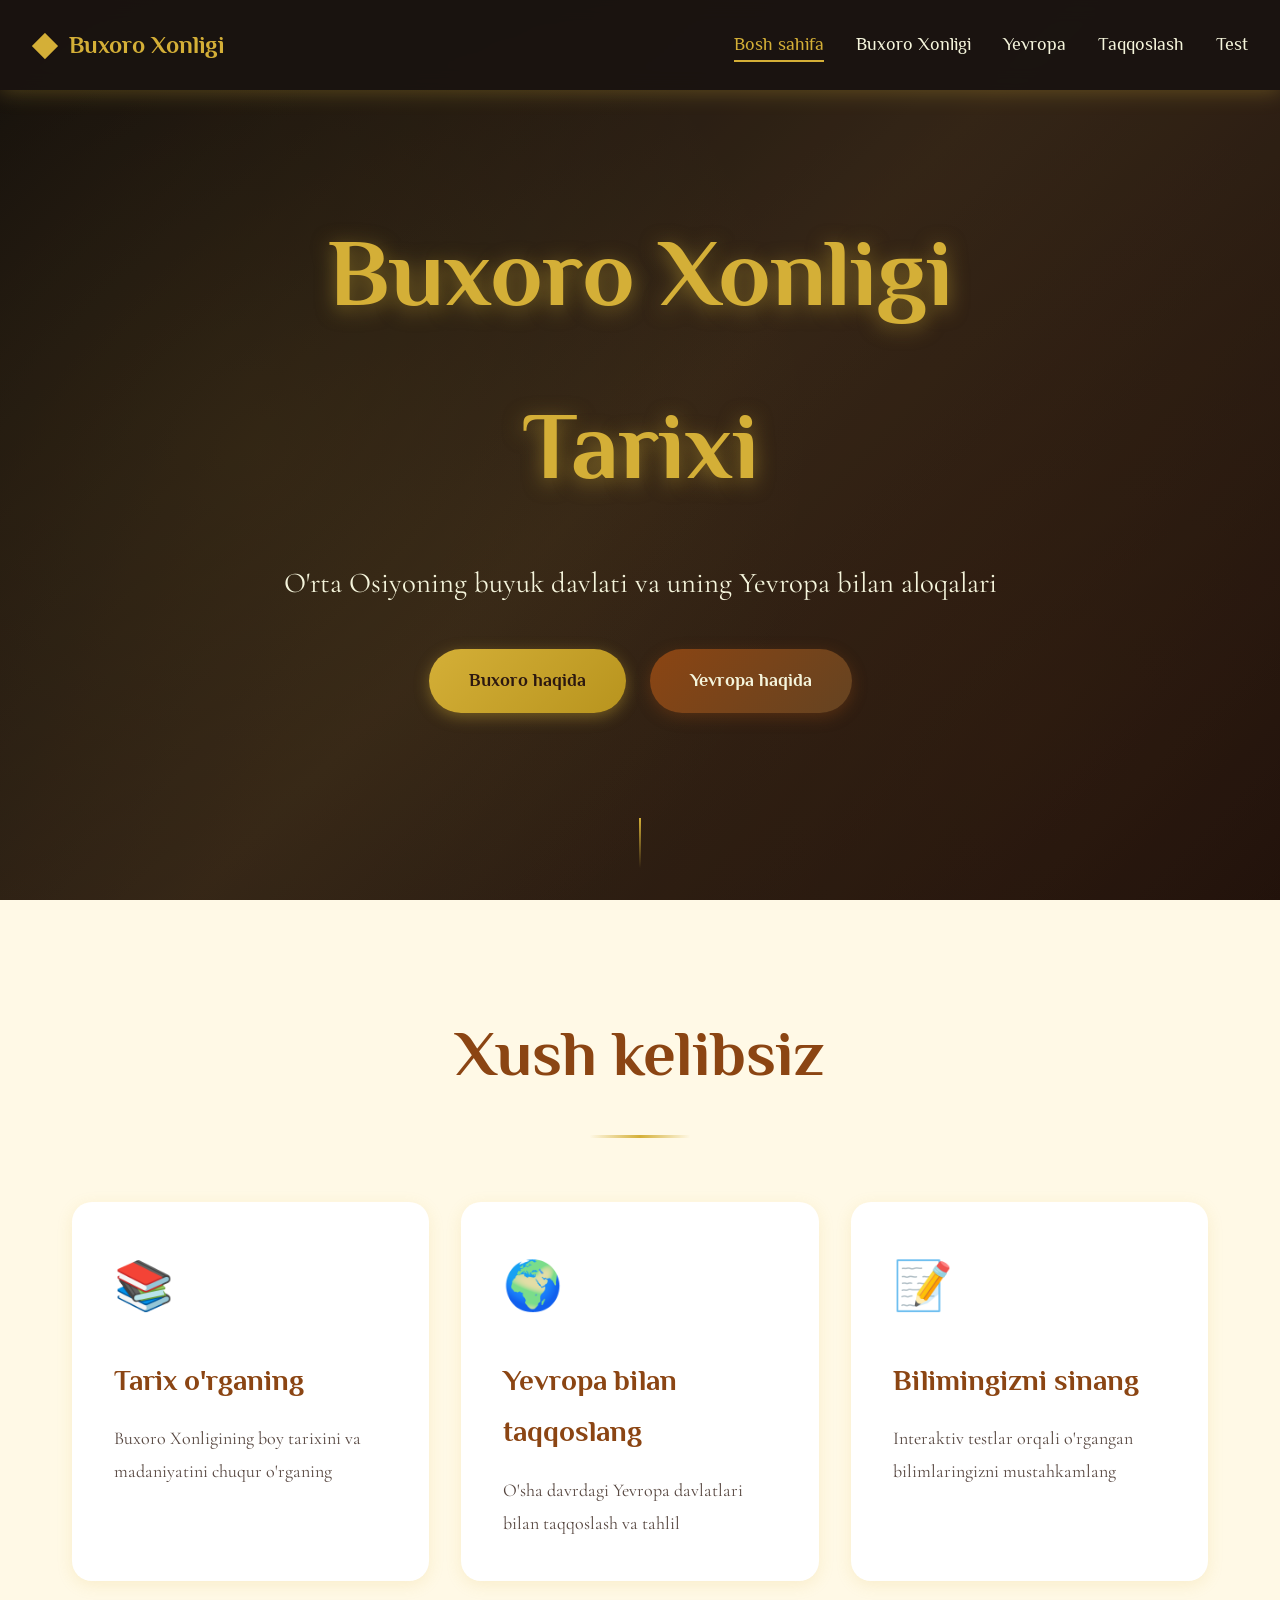
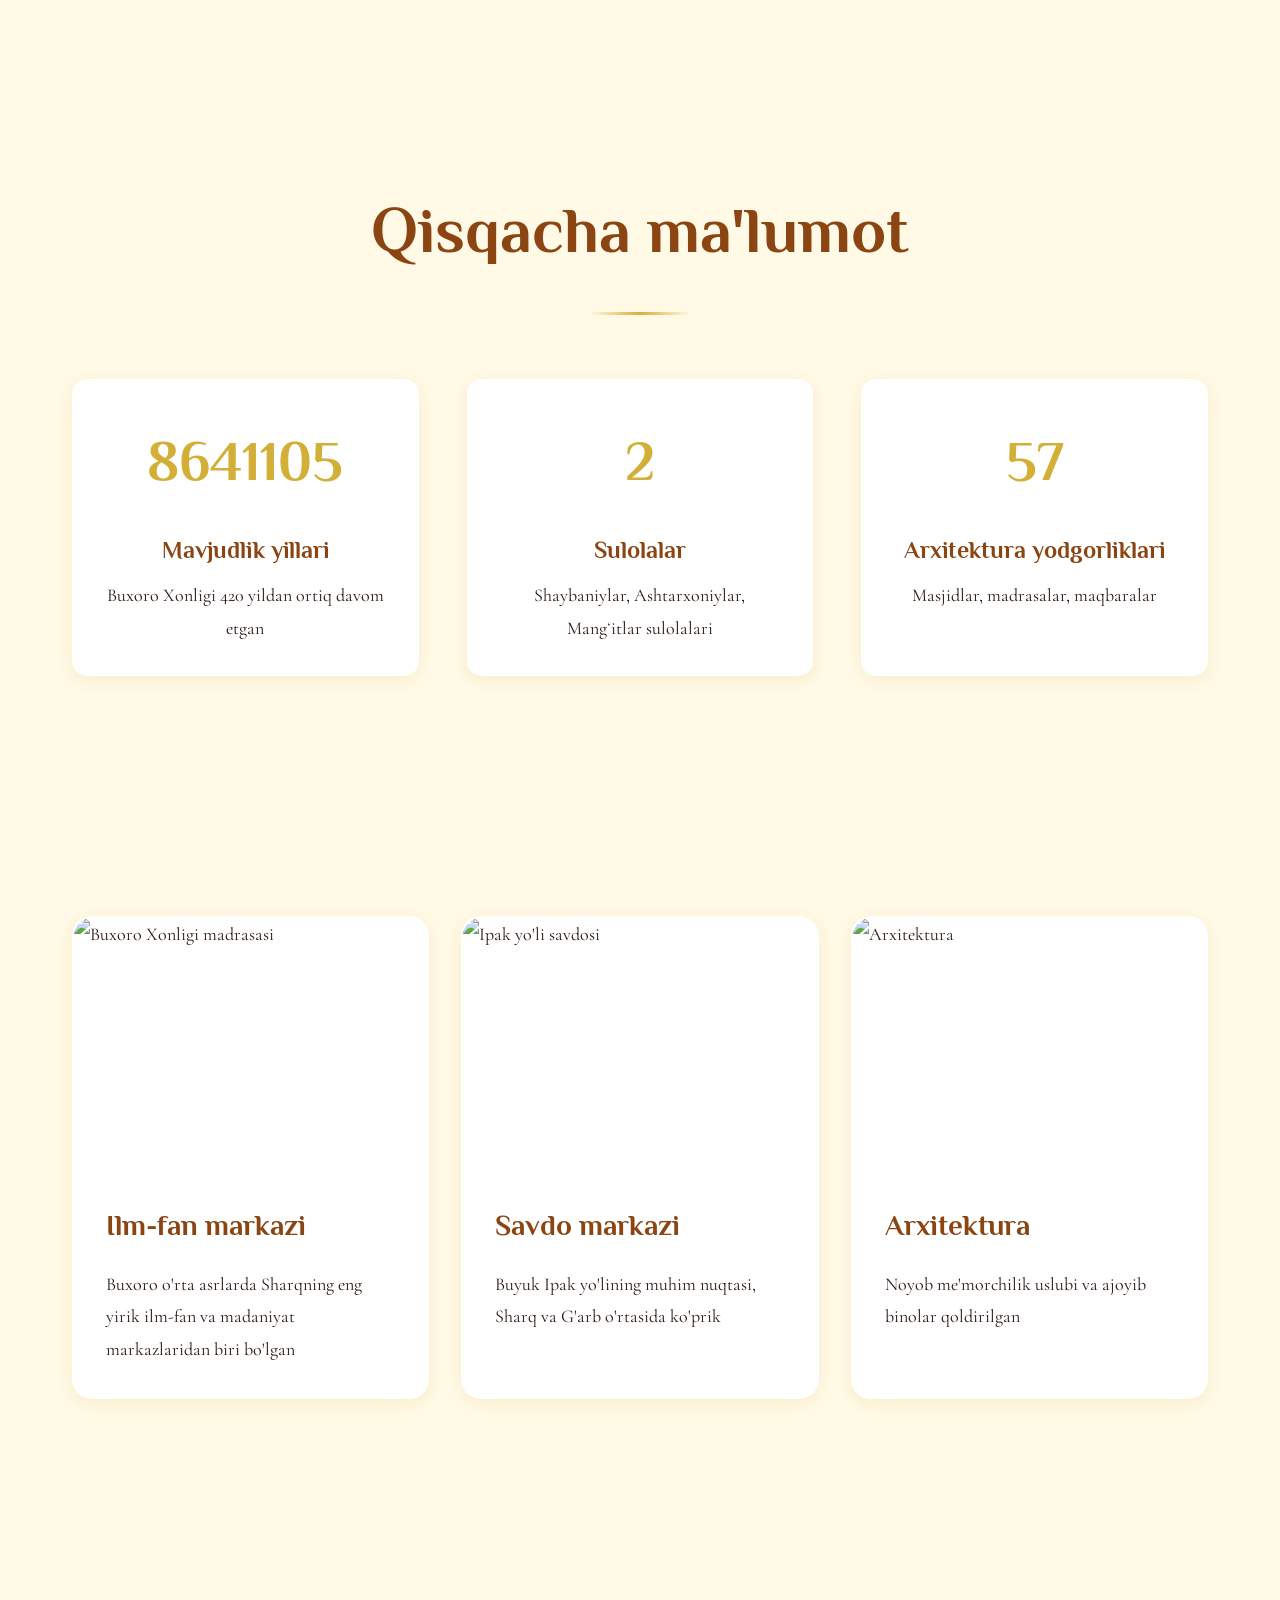
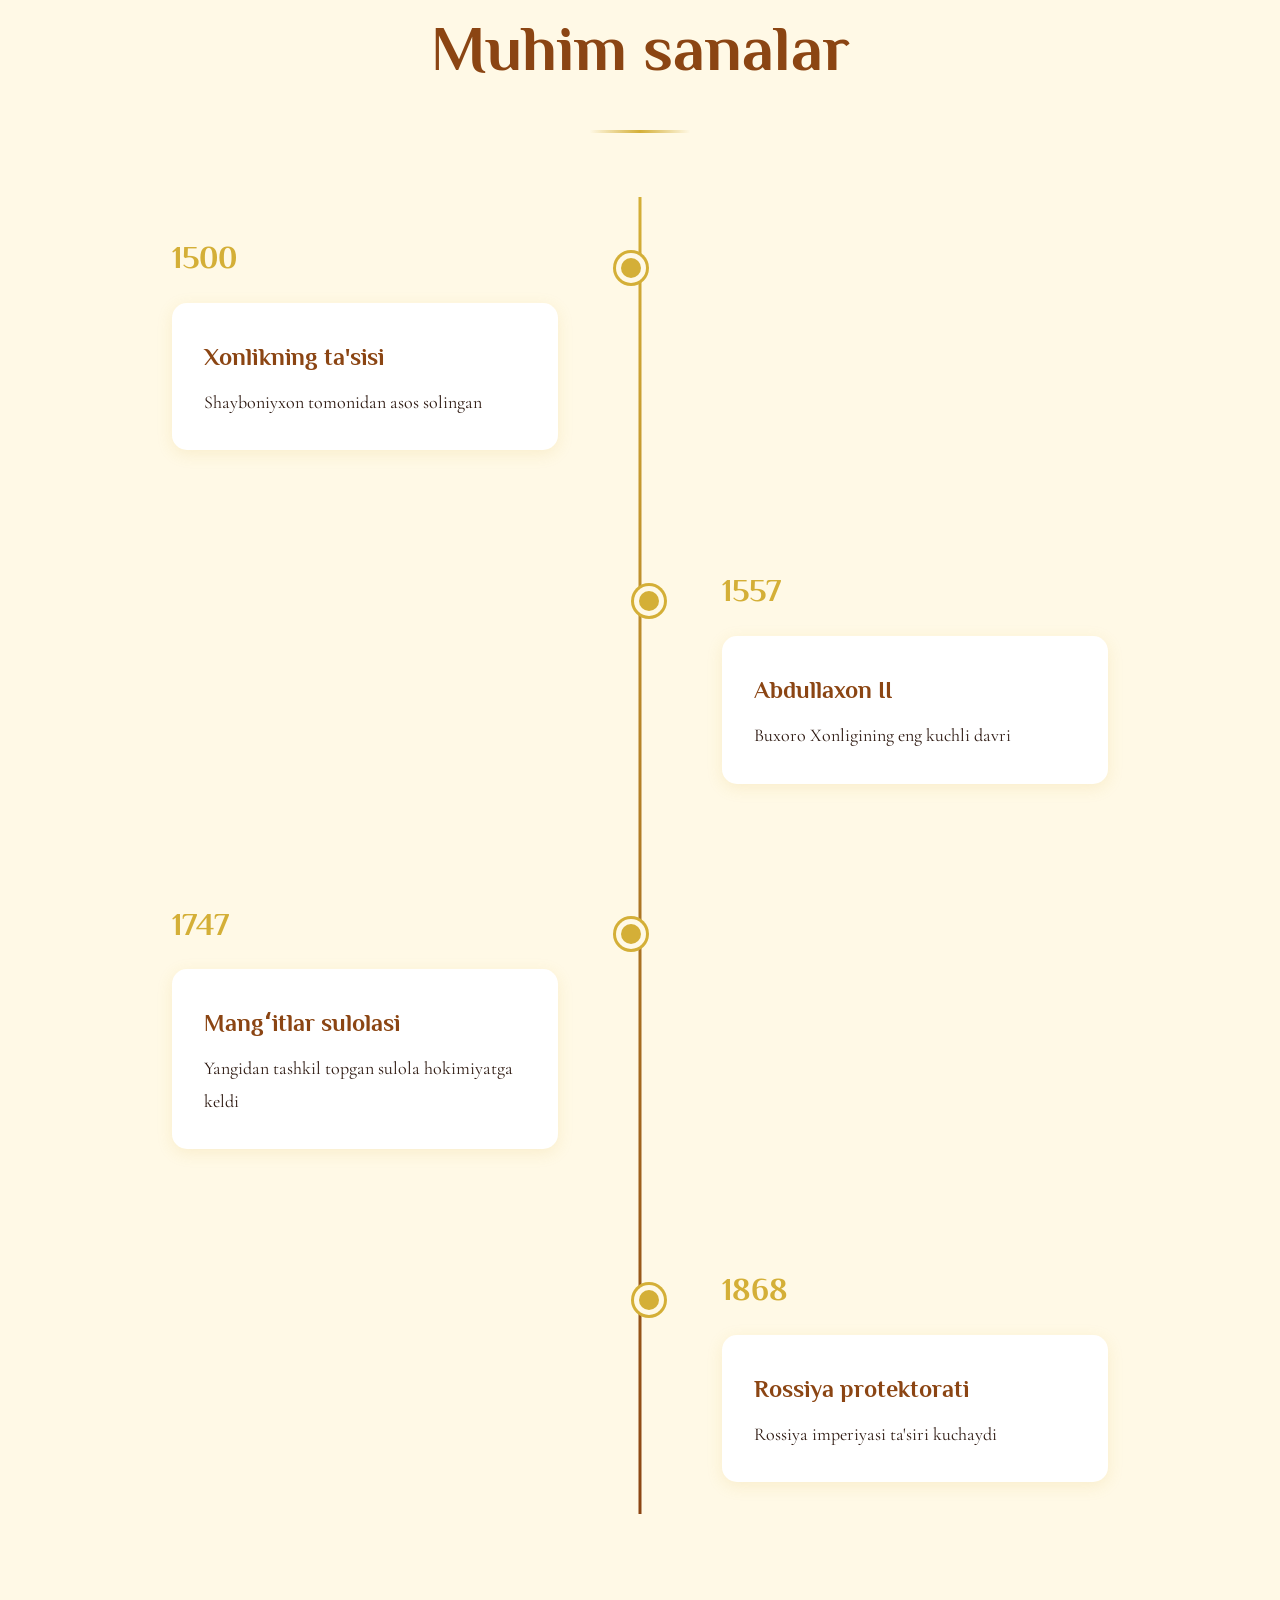
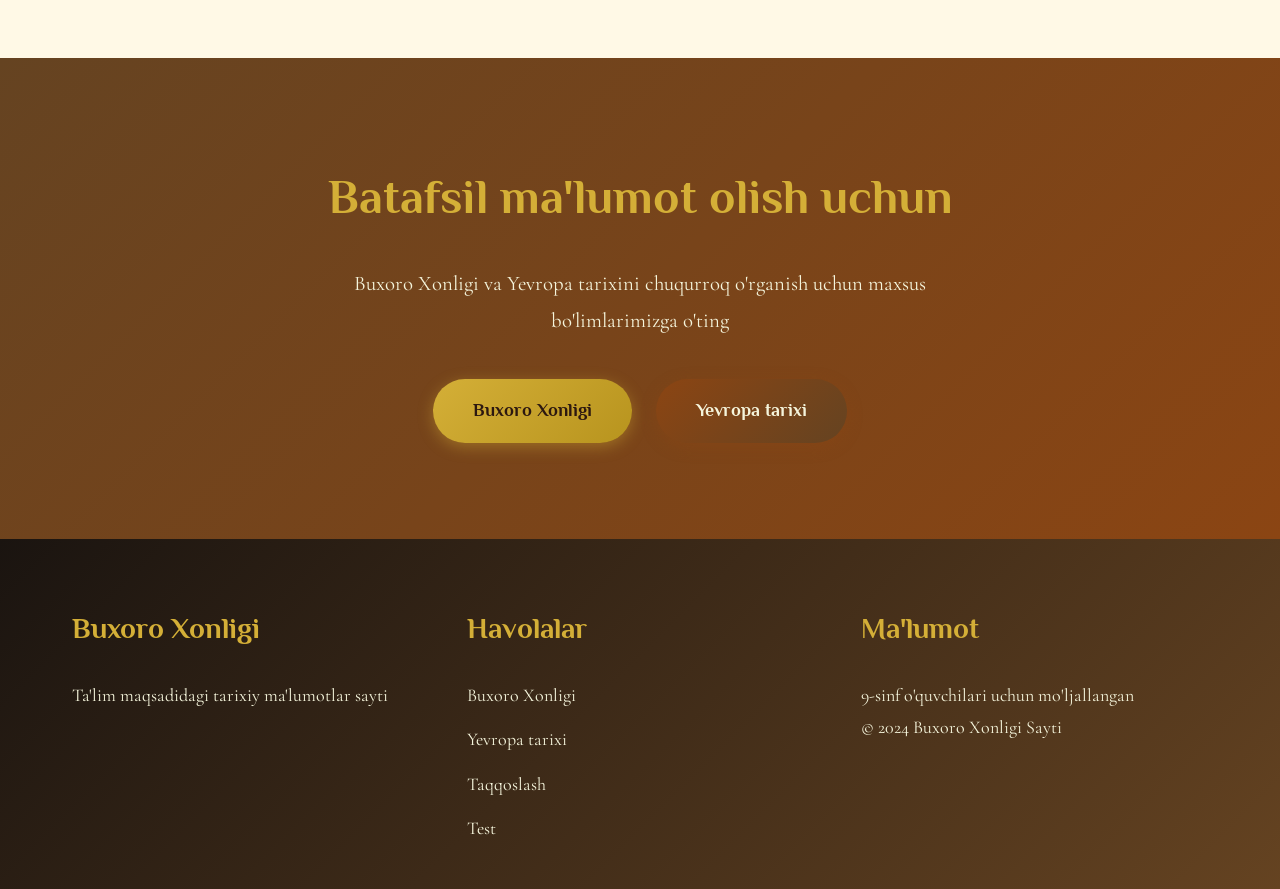
==== index.html @ 99f6b35b "tarix" ====
<!DOCTYPE html>
<html lang="uz">
<head>
    <meta charset="UTF-8">
    <meta name="viewport" content="width=device-width, initial-scale=1.0">
    <title>Buxoro Xonligi - Tarix Sayti</title>
    <link rel="stylesheet" href="styles.css">
    <link rel="preconnect" href="https://fonts.googleapis.com">
    <link rel="preconnect" href="https://fonts.gstatic.com" crossorigin>
    <link href="https://fonts.googleapis.com/css2?family=Cormorant+Garamond:wght@300;400;600;700&family=Philosopher:wght@400;700&display=swap" rel="stylesheet">
</head>
<body>
    <!-- Loader Animation -->
    <div class="loader-wrapper" id="loader">
        <div class="loader-content">
            <div class="loader-ornament"></div>
            <h1 class="loader-title">Buxoro Xonligi</h1>
            <div class="loader-line"></div>
        </div>
    </div>

    <!-- Navigation -->
    <nav class="navbar" id="navbar">
        <div class="nav-container">
            <div class="nav-logo">
                <span class="logo-icon">◆</span>
                <span class="logo-text">Buxoro Xonligi</span>
            </div>
            <button class="menu-toggle" id="menuToggle">
                <span></span>
                <span></span>
                <span></span>
            </button>
            <ul class="nav-menu" id="navMenu">
                <li><a href="index.html" class="nav-link active">Bosh sahifa</a></li>
                <li><a href="bukhara.html" class="nav-link">Buxoro Xonligi</a></li>
                <li><a href="europe.html" class="nav-link">Yevropa</a></li>
                <li><a href="comparison.html" class="nav-link">Taqqoslash</a></li>
                <li><a href="test.html" class="nav-link">Test</a></li>
            </ul>
        </div>
    </nav>

    <!-- Hero Section -->
    <section class="hero" id="hero">
        <div class="hero-bg"></div>
        <div class="hero-overlay"></div>
        <div class="container">
            <div class="hero-content fade-up">
                <h1 class="hero-title">Buxoro Xonligi Tarixi</h1>
                <p class="hero-subtitle">O'rta Osiyoning buyuk davlati va uning Yevropa bilan aloqalari</p>
                <div class="hero-buttons">
                    <a href="bukhara.html" class="btn btn-primary">Buxoro haqida</a>
                    <a href="europe.html" class="btn btn-secondary">Yevropa haqida</a>
                </div>
            </div>
        </div>
        <div class="scroll-indicator">
            <div class="scroll-line"></div>
        </div>
    </section>

    <!-- Welcome Section -->
    <section class="section welcome-section">
        <div class="container">
            <div class="section-header fade-up">
                <h2 class="section-title">Xush kelibsiz</h2>
                <div class="title-ornament"></div>
            </div>
            <div class="welcome-grid">
                <div class="welcome-card fade-up" style="animation-delay: 0.1s">
                    <div class="card-icon">📚</div>
                    <h3>Tarix o'rganing</h3>
                    <p>Buxoro Xonligining boy tarixini va madaniyatini chuqur o'rganing</p>
                </div>
                <div class="welcome-card fade-up" style="animation-delay: 0.2s">
                    <div class="card-icon">🌍</div>
                    <h3>Yevropa bilan taqqoslang</h3>
                    <p>O'sha davrdagi Yevropa davlatlari bilan taqqoslash va tahlil</p>
                </div>
                <div class="welcome-card fade-up" style="animation-delay: 0.3s">
                    <div class="card-icon">📝</div>
                    <h3>Bilimingizni sinang</h3>
                    <p>Interaktiv testlar orqali o'rgangan bilimlaringizni mustahkamlang</p>
                </div>
            </div>
        </div>
    </section>

    <!-- Quick Overview -->
    <section class="section overview-section">
        <div class="container">
            <div class="section-header fade-up">
                <h2 class="section-title">Qisqacha ma'lumot</h2>
                <div class="title-ornament"></div>
            </div>
            <div class="overview-content">
                <div class="overview-item fade-left">
                    <div class="overview-number">1500-1920</div>
                    <h3>Mavjudlik yillari</h3>
                    <p>Buxoro Xonligi 420 yildan ortiq davom etgan</p>
                </div>
                <div class="overview-item fade-up" style="animation-delay: 0.1s">
                    <div class="overview-number">5+</div>
                    <h3>Sulolalar</h3>
                    <p>Shaybaniylar, Ashtarxoniylar, Mangʻitlar sulolalari</p>
                </div>
                <div class="overview-item fade-right" style="animation-delay: 0.2s">
                    <div class="overview-number">100+</div>
                    <h3>Arxitektura yodgorliklari</h3>
                    <p>Masjidlar, madrasalar, maqbaralar</p>
                </div>
            </div>
        </div>
    </section>

    <!-- Features Section -->
    <section class="section features-section">
        <div class="container">
            <div class="features-grid">
                <div class="feature-card fade-up" style="animation-delay: 0s">
                    <div class="feature-image">
                        <img src="https://images.unsplash.com/photo-1564507592333-c60657eea523?w=800&q=80" alt="Buxoro Xonligi madrasasi">
                    </div>
                    <div class="feature-content">
                        <h3>Ilm-fan markazi</h3>
                        <p>Buxoro o'rta asrlarda Sharqning eng yirik ilm-fan va madaniyat markazlaridan biri bo'lgan</p>
                    </div>
                </div>
                <div class="feature-card fade-up" style="animation-delay: 0.1s">
                    <div class="feature-image">
                        <img src="https://images.unsplash.com/photo-1590073242678-70ee3fc28e8e?w=800&q=80" alt="Ipak yo'li savdosi">
                    </div>
                    <div class="feature-content">
                        <h3>Savdo markazi</h3>
                        <p>Buyuk Ipak yo'lining muhim nuqtasi, Sharq va G'arb o'rtasida ko'prik</p>
                    </div>
                </div>
                <div class="feature-card fade-up" style="animation-delay: 0.2s">
                    <div class="feature-image">
                        <img src="https://images.unsplash.com/photo-1548013146-72479768bada?w=800&q=80" alt="Arxitektura">
                    </div>
                    <div class="feature-content">
                        <h3>Arxitektura</h3>
                        <p>Noyob me'morchilik uslubi va ajoyib binolar qoldirilgan</p>
                    </div>
                </div>
            </div>
        </div>
    </section>

    <!-- Timeline Preview -->
    <section class="section timeline-preview">
        <div class="container">
            <div class="section-header fade-up">
                <h2 class="section-title">Muhim sanalar</h2>
                <div class="title-ornament"></div>
            </div>
            <div class="timeline">
                <div class="timeline-item fade-left">
                    <div class="timeline-year">1500</div>
                    <div class="timeline-content">
                        <h3>Xonlikning ta'sisi</h3>
                        <p>Shayboniyxon tomonidan asos solingan</p>
                    </div>
                </div>
                <div class="timeline-item fade-right">
                    <div class="timeline-year">1557</div>
                    <div class="timeline-content">
                        <h3>Abdullaxon II</h3>
                        <p>Buxoro Xonligining eng kuchli davri</p>
                    </div>
                </div>
                <div class="timeline-item fade-left">
                    <div class="timeline-year">1747</div>
                    <div class="timeline-content">
                        <h3>Mangʻitlar sulolasi</h3>
                        <p>Yangidan tashkil topgan sulola hokimiyatga keldi</p>
                    </div>
                </div>
                <div class="timeline-item fade-right">
                    <div class="timeline-year">1868</div>
                    <div class="timeline-content">
                        <h3>Rossiya protektorati</h3>
                        <p>Rossiya imperiyasi ta'siri kuchaydi</p>
                    </div>
                </div>
            </div>
        </div>
    </section>

    <!-- CTA Section -->
    <section class="section cta-section">
        <div class="container">
            <div class="cta-content fade-up">
                <h2>Batafsil ma'lumot olish uchun</h2>
                <p>Buxoro Xonligi va Yevropa tarixini chuqurroq o'rganish uchun maxsus bo'limlarimizga o'ting</p>
                <div class="cta-buttons">
                    <a href="bukhara.html" class="btn btn-primary">Buxoro Xonligi</a>
                    <a href="europe.html" class="btn btn-secondary">Yevropa tarixi</a>
                </div>
            </div>
        </div>
    </section>

    <!-- Footer -->
    <footer class="footer">
        <div class="container">
            <div class="footer-content">
                <div class="footer-section fade-up">
                    <h3>Buxoro Xonligi</h3>
                    <p>Ta'lim maqsadidagi tarixiy ma'lumotlar sayti</p>
                </div>
                <div class="footer-section fade-up" style="animation-delay: 0.1s">
                    <h3>Havolalar</h3>
                    <ul>
                        <li><a href="bukhara.html">Buxoro Xonligi</a></li>
                        <li><a href="europe.html">Yevropa tarixi</a></li>
                        <li><a href="comparison.html">Taqqoslash</a></li>
                        <li><a href="test.html">Test</a></li>
                    </ul>
                </div>
                <div class="footer-section fade-up" style="animation-delay: 0.2s">
                    <h3>Ma'lumot</h3>
                    <p>9-sinf o'quvchilari uchun mo'ljallangan</p>
                    <p>© 2024 Buxoro Xonligi Sayti</p>
                </div>
            </div>
        </div>
    </footer>

    <script src="script.js"></script>
</body>
</html>
---- styles.css ----
/* ===== RESET & BASE ===== */
* {
    margin: 0;
    padding: 0;
    box-sizing: border-box;
}

:root {
    /* Buxoro Colors - Золотые и терракотовые оттенки */
    --primary: #D4AF37;
    --primary-dark: #B8941E;
    --primary-light: #F0E68C;
    --secondary: #8B4513;
    --secondary-dark: #654321;
    --secondary-light: #CD853F;
    
    /* Accent Colors */
    --accent-1: #4169E1;
    --accent-2: #DC143C;
    --accent-3: #228B22;
    
    /* Neutrals */
    --bg-light: #FFF9E6;
    --bg-dark: #1A1410;
    --text-dark: #2C1810;
    --text-light: #F5F5DC;
    --border: #D4AF37;
    
    /* Shadows */
    --shadow-sm: 0 2px 8px rgba(212, 175, 55, 0.1);
    --shadow-md: 0 4px 16px rgba(212, 175, 55, 0.15);
    --shadow-lg: 0 8px 32px rgba(212, 175, 55, 0.2);
    
    /* Typography */
    --font-display: 'Philosopher', serif;
    --font-body: 'Cormorant Garamond', serif;
    
    /* Spacing */
    --space-xs: 0.5rem;
    --space-sm: 1rem;
    --space-md: 2rem;
    --space-lg: 4rem;
    --space-xl: 6rem;
    
    /* Transitions */
    --transition-fast: 0.2s ease;
    --transition-base: 0.3s cubic-bezier(0.4, 0, 0.2, 1);
    --transition-slow: 0.5s cubic-bezier(0.4, 0, 0.2, 1);
}

html {
    scroll-behavior: smooth;
    overflow-x: hidden;
}

body {
    font-family: var(--font-body);
    font-size: 18px;
    line-height: 1.8;
    color: var(--text-dark);
    background: var(--bg-light);
    overflow-x: hidden;
}

/* ===== LOADER ANIMATION ===== */
.loader-wrapper {
    position: fixed;
    top: 0;
    left: 0;
    width: 100%;
    height: 100vh;
    background: linear-gradient(135deg, #1A1410 0%, #2C1810 100%);
    display: flex;
    align-items: center;
    justify-content: center;
    z-index: 10000;
    animation: fadeOut 0.5s ease 2.5s forwards;
}

.loader-content {
    text-align: center;
    animation: scaleIn 1s ease;
}

.loader-ornament {
    width: 80px;
    height: 80px;
    margin: 0 auto 2rem;
    border: 4px solid var(--primary);
    border-radius: 50%;
    border-top-color: transparent;
    animation: spin 1s linear infinite;
}

.loader-title {
    font-family: var(--font-display);
    font-size: 3rem;
    font-weight: 700;
    color: var(--primary);
    margin-bottom: 1rem;
    animation: glow 2s ease-in-out infinite;
}

.loader-line {
    width: 200px;
    height: 3px;
    background: linear-gradient(90deg, transparent, var(--primary), transparent);
    margin: 0 auto;
    animation: expand 1.5s ease-in-out infinite;
}

/* ===== NAVBAR ===== */
.navbar {
    position: fixed;
    top: 0;
    left: 0;
    width: 100%;
    background: rgba(26, 20, 16, 0.95);
    backdrop-filter: blur(10px);
    padding: 1rem 0;
    z-index: 1000;
    box-shadow: 0 2px 20px rgba(212, 175, 55, 0.3);
    animation: slideDown 0.5s ease;
}

.navbar.scrolled {
    background: rgba(26, 20, 16, 0.98);
    padding: 0.5rem 0;
    transition: all var(--transition-base);
}

.nav-container {
    max-width: 1400px;
    margin: 0 auto;
    padding: 0 2rem;
    display: flex;
    justify-content: space-between;
    align-items: center;
}

.nav-logo {
    display: flex;
    align-items: center;
    gap: 0.75rem;
    font-family: var(--font-display);
    font-size: 1.5rem;
    font-weight: 700;
    color: var(--primary);
    text-decoration: none;
    transition: all var(--transition-base);
}

.logo-icon {
    font-size: 2rem;
    animation: rotate360 3s ease-in-out infinite;
}

.nav-logo:hover {
    transform: scale(1.05);
}

.nav-menu {
    display: flex;
    list-style: none;
    gap: 2rem;
}

.nav-link {
    font-family: var(--font-display);
    font-size: 1.1rem;
    color: var(--text-light);
    text-decoration: none;
    position: relative;
    padding: 0.5rem 0;
    transition: all var(--transition-base);
}

.nav-link::after {
    content: '';
    position: absolute;
    bottom: 0;
    left: 50%;
    width: 0;
    height: 2px;
    background: var(--primary);
    transform: translateX(-50%);
    transition: width var(--transition-base);
}

.nav-link:hover,
.nav-link.active {
    color: var(--primary);
}

.nav-link:hover::after,
.nav-link.active::after {
    width: 100%;
}

/* Menu Toggle (Mobile) */
.menu-toggle {
    display: none;
    flex-direction: column;
    gap: 5px;
    background: none;
    border: none;
    cursor: pointer;
    padding: 0.5rem;
}

.menu-toggle span {
    width: 30px;
    height: 3px;
    background: var(--primary);
    transition: all var(--transition-base);
    border-radius: 2px;
}

.menu-toggle.active span:nth-child(1) {
    transform: rotate(45deg) translate(8px, 8px);
}

.menu-toggle.active span:nth-child(2) {
    opacity: 0;
}

.menu-toggle.active span:nth-child(3) {
    transform: rotate(-45deg) translate(8px, -8px);
}

/* ===== HERO SECTIONS ===== */
.hero,
.page-hero {
    position: relative;
    min-height: 100vh;
    display: flex;
    align-items: center;
    justify-content: center;
    overflow: hidden;
}

.hero-bg {
    position: absolute;
    top: 0;
    left: 0;
    width: 100%;
    height: 100%;
    background: linear-gradient(135deg, #1A1410 0%, #4A3520 50%, #2C1810 100%);
    animation: gradientShift 15s ease infinite;
}

.hero-bg::before {
    content: '';
    position: absolute;
    top: 0;
    left: 0;
    width: 100%;
    height: 100%;
    background-image: 
        radial-gradient(circle at 20% 50%, rgba(212, 175, 55, 0.1) 0%, transparent 50%),
        radial-gradient(circle at 80% 80%, rgba(139, 69, 19, 0.1) 0%, transparent 50%);
    animation: floatPattern 20s ease-in-out infinite;
}

.hero-overlay {
    position: absolute;
    top: 0;
    left: 0;
    width: 100%;
    height: 100%;
    background: rgba(0, 0, 0, 0.3);
}

.hero-content,
.page-hero-content {
    position: relative;
    z-index: 2;
    text-align: center;
    max-width: 900px;
    padding: 0 2rem;
}

.hero-title,
.page-title {
    font-family: var(--font-display);
    font-size: clamp(3rem, 8vw, 6rem);
    font-weight: 700;
    color: var(--primary);
    margin-bottom: 1.5rem;
    text-shadow: 0 4px 20px rgba(212, 175, 55, 0.5);
    animation: fadeInScale 1s ease;
}

.hero-subtitle,
.page-subtitle {
    font-size: clamp(1.2rem, 3vw, 1.8rem);
    color: var(--text-light);
    margin-bottom: 2.5rem;
    opacity: 0;
    animation: fadeInUp 1s ease 0.3s forwards;
}

.hero-buttons {
    display: flex;
    gap: 1.5rem;
    justify-content: center;
    flex-wrap: wrap;
    opacity: 0;
    animation: fadeInUp 1s ease 0.6s forwards;
}

.scroll-indicator {
    position: absolute;
    bottom: 2rem;
    left: 50%;
    transform: translateX(-50%);
    animation: bounce 2s ease-in-out infinite;
}

.scroll-line {
    width: 2px;
    height: 50px;
    background: linear-gradient(to bottom, var(--primary), transparent);
}

/* ===== BUTTONS ===== */
.btn {
    display: inline-block;
    padding: 1rem 2.5rem;
    font-family: var(--font-display);
    font-size: 1.1rem;
    font-weight: 600;
    text-decoration: none;
    border: none;
    border-radius: 50px;
    cursor: pointer;
    transition: all var(--transition-base);
    position: relative;
    overflow: hidden;
}

.btn::before {
    content: '';
    position: absolute;
    top: 50%;
    left: 50%;
    width: 0;
    height: 0;
    background: rgba(255, 255, 255, 0.2);
    border-radius: 50%;
    transform: translate(-50%, -50%);
    transition: width 0.6s, height 0.6s;
}

.btn:hover::before {
    width: 300px;
    height: 300px;
}

.btn-primary {
    background: linear-gradient(135deg, var(--primary), var(--primary-dark));
    color: var(--text-dark);
    box-shadow: 0 4px 15px rgba(212, 175, 55, 0.4);
}

.btn-primary:hover {
    transform: translateY(-3px);
    box-shadow: 0 6px 25px rgba(212, 175, 55, 0.6);
}

.btn-secondary {
    background: linear-gradient(135deg, var(--secondary), var(--secondary-dark));
    color: var(--text-light);
    box-shadow: 0 4px 15px rgba(139, 69, 19, 0.4);
}

.btn-secondary:hover {
    transform: translateY(-3px);
    box-shadow: 0 6px 25px rgba(139, 69, 19, 0.6);
}

.btn-success {
    background: linear-gradient(135deg, #228B22, #006400);
    color: var(--text-light);
}

/* ===== CONTAINER ===== */
.container {
    max-width: 1400px;
    margin: 0 auto;
    padding: 0 2rem;
}

/* ===== SECTIONS ===== */
.section {
    padding: var(--space-xl) 0;
    position: relative;
}

.section-header {
    text-align: center;
    margin-bottom: var(--space-lg);
}

.section-title,
.content-title {
    font-family: var(--font-display);
    font-size: clamp(2.5rem, 5vw, 4rem);
    font-weight: 700;
    color: var(--secondary);
    margin-bottom: 1rem;
}

.title-ornament {
    width: 100px;
    height: 3px;
    background: linear-gradient(90deg, transparent, var(--primary), transparent);
    margin: 1.5rem auto;
}

/* ===== CONTENT GRID ===== */
.content-section {
    padding: var(--space-lg) 0;
}

.content-grid {
    display: grid;
    grid-template-columns: 1fr 1fr;
    gap: 4rem;
    align-items: center;
}

.content-grid.reverse {
    direction: rtl;
}

.content-grid.reverse > * {
    direction: ltr;
}

.content-text {
    padding: 2rem;
}

.content-text h2 {
    margin-bottom: 1.5rem;
}

.content-text p {
    margin-bottom: 1.5rem;
    font-size: 1.1rem;
    line-height: 1.9;
}

.content-image {
    position: relative;
    border-radius: 20px;
    overflow: hidden;
    box-shadow: var(--shadow-lg);
    transition: all var(--transition-slow);
}

.content-image:hover {
    transform: scale(1.03) rotate(1deg);
    box-shadow: 0 12px 40px rgba(212, 175, 55, 0.3);
}

.content-image img {
    width: 100%;
    height: 500px;
    object-fit: cover;
    display: block;
    transition: all var(--transition-slow);
}

.content-image:hover img {
    transform: scale(1.1);
}

.image-caption {
    position: absolute;
    bottom: 0;
    left: 0;
    right: 0;
    background: linear-gradient(to top, rgba(0,0,0,0.9), transparent);
    color: white;
    padding: 1.5rem;
    font-family: var(--font-display);
    font-size: 1.1rem;
    transform: translateY(100%);
    transition: all var(--transition-base);
}

.content-image:hover .image-caption {
    transform: translateY(0);
}

/* ===== CARDS ===== */
.welcome-grid,
.features-grid,
.education-grid {
    display: grid;
    grid-template-columns: repeat(auto-fit, minmax(300px, 1fr));
    gap: 2rem;
    margin-top: 3rem;
}

.welcome-card,
.feature-card,
.edu-card {
    background: white;
    padding: 2.5rem;
    border-radius: 20px;
    box-shadow: var(--shadow-md);
    transition: all var(--transition-base);
    border: 2px solid transparent;
}

.welcome-card:hover,
.feature-card:hover,
.edu-card:hover {
    transform: translateY(-10px);
    box-shadow: var(--shadow-lg);
    border-color: var(--primary);
}

.card-icon,
.edu-icon {
    font-size: 3rem;
    margin-bottom: 1.5rem;
    display: block;
}

.welcome-card h3,
.edu-card h3 {
    font-family: var(--font-display);
    font-size: 1.8rem;
    color: var(--secondary);
    margin-bottom: 1rem;
}

.welcome-card p,
.edu-card p {
    color: var(--text-dark);
    opacity: 0.8;
}

/* Feature Cards */
.feature-card {
    padding: 0;
    overflow: hidden;
}

.feature-image {
    width: 100%;
    height: 250px;
    overflow: hidden;
}

.feature-image img {
    width: 100%;
    height: 100%;
    object-fit: cover;
    transition: all var(--transition-slow);
}

.feature-card:hover .feature-image img {
    transform: scale(1.2);
}

.feature-content {
    padding: 2rem;
}

.feature-content h3 {
    font-family: var(--font-display);
    font-size: 1.8rem;
    color: var(--secondary);
    margin-bottom: 1rem;
}

/* ===== OVERVIEW ===== */
.overview-content {
    display: grid;
    grid-template-columns: repeat(auto-fit, minmax(250px, 1fr));
    gap: 3rem;
    margin-top: 3rem;
}

.overview-item {
    text-align: center;
    padding: 2rem;
    background: white;
    border-radius: 15px;
    box-shadow: var(--shadow-md);
    transition: all var(--transition-base);
}

.overview-item:hover {
    transform: translateY(-10px) scale(1.05);
    box-shadow: var(--shadow-lg);
}

.overview-number {
    font-family: var(--font-display);
    font-size: 3.5rem;
    font-weight: 700;
    color: var(--primary);
    margin-bottom: 1rem;
}

.overview-item h3 {
    font-family: var(--font-display);
    font-size: 1.5rem;
    color: var(--secondary);
    margin-bottom: 0.5rem;
}

/* ===== TIMELINE ===== */
.timeline {
    position: relative;
    max-width: 1000px;
    margin: 3rem auto;
}

.timeline::before {
    content: '';
    position: absolute;
    top: 0;
    left: 50%;
    width: 3px;
    height: 100%;
    background: linear-gradient(to bottom, var(--primary), var(--secondary));
    transform: translateX(-50%);
}

.timeline-item {
    position: relative;
    padding: 2rem;
    margin-bottom: 3rem;
    width: 45%;
}

.timeline-item:nth-child(odd) {
    margin-left: 0;
}

.timeline-item:nth-child(even) {
    margin-left: 55%;
}

.timeline-year {
    font-family: var(--font-display);
    font-size: 2rem;
    font-weight: 700;
    color: var(--primary);
    margin-bottom: 1rem;
    position: relative;
}

.timeline-year::before {
    content: '';
    position: absolute;
    top: 50%;
    width: 20px;
    height: 20px;
    background: var(--primary);
    border-radius: 50%;
    box-shadow: 0 0 0 5px var(--bg-light), 0 0 0 8px var(--primary);
}

.timeline-item:nth-child(odd) .timeline-year::before {
    right: -83px;
}

.timeline-item:nth-child(even) .timeline-year::before {
    left: -83px;
}

.timeline-content {
    background: white;
    padding: 2rem;
    border-radius: 15px;
    box-shadow: var(--shadow-md);
    transition: all var(--transition-base);
}

.timeline-content:hover {
    transform: scale(1.05);
    box-shadow: var(--shadow-lg);
}

.timeline-content h3 {
    font-family: var(--font-display);
    font-size: 1.5rem;
    color: var(--secondary);
    margin-bottom: 0.5rem;
}

/* ===== STATS & INFO BOXES ===== */
.stats-grid {
    display: grid;
    grid-template-columns: repeat(3, 1fr);
    gap: 2rem;
    margin: 2rem 0;
}

.stat-item {
    text-align: center;
    padding: 2rem;
    background: linear-gradient(135deg, var(--primary-light), var(--primary));
    border-radius: 15px;
    box-shadow: var(--shadow-md);
    transition: all var(--transition-base);
}

.stat-item:hover {
    transform: translateY(-5px) rotate(2deg);
}

.stat-number {
    font-family: var(--font-display);
    font-size: 3rem;
    font-weight: 700;
    color: var(--secondary-dark);
}

.stat-label {
    font-size: 1.1rem;
    color: var(--text-dark);
    margin-top: 0.5rem;
}

.highlight-box {
    background: linear-gradient(135deg, var(--primary-light), var(--bg-light));
    border-left: 4px solid var(--primary);
    padding: 1.5rem;
    margin: 2rem 0;
    border-radius: 10px;
    box-shadow: var(--shadow-sm);
}

.info-cards {
    display: grid;
    grid-template-columns: repeat(auto-fit, minmax(250px, 1fr));
    gap: 1.5rem;
    margin: 2rem 0;
}

.info-card {
    background: white;
    padding: 1.5rem;
    border-radius: 10px;
    border: 2px solid var(--primary);
    transition: all var(--transition-base);
}

.info-card:hover {
    transform: translateY(-5px);
    box-shadow: var(--shadow-md);
}

.info-card h4 {
    font-family: var(--font-display);
    color: var(--secondary);
    margin-bottom: 0.5rem;
}

/* ===== LISTS ===== */
.feature-list,
.economy-list ul,
.architecture-features {
    list-style: none;
    padding: 0;
}

.feature-list li,
.economy-list li {
    padding: 0.75rem 0;
    padding-left: 2rem;
    position: relative;
    font-size: 1.1rem;
}

.feature-list li::before,
.economy-list li::before {
    content: '◆';
    position: absolute;
    left: 0;
    color: var(--primary);
    font-size: 1.2rem;
}

.arch-feature {
    padding: 1rem;
    background: var(--bg-light);
    margin: 0.5rem 0;
    border-radius: 8px;
    border-left: 3px solid var(--primary);
}

/* ===== SOCIAL STRUCTURE ===== */
.social-structure {
    max-width: 800px;
    margin: 3rem auto;
}

.social-level {
    background: white;
    padding: 2rem;
    margin-bottom: 2rem;
    border-radius: 15px;
    box-shadow: var(--shadow-md);
    border-left: 5px solid var(--primary);
    transition: all var(--transition-base);
    display: flex;
    align-items: start;
    gap: 2rem;
}

.social-level:hover {
    transform: translateX(10px);
    box-shadow: var(--shadow-lg);
}

.level-number {
    font-family: var(--font-display);
    font-size: 3rem;
    font-weight: 700;
    color: var(--primary);
    min-width: 60px;
}

.social-level h3 {
    font-family: var(--font-display);
    font-size: 1.8rem;
    color: var(--secondary);
    margin-bottom: 0.5rem;
}

/* ===== HERITAGE CARDS ===== */
.heritage-grid {
    display: grid;
    grid-template-columns: repeat(auto-fit, minmax(300px, 1fr));
    gap: 2rem;
    margin-top: 3rem;
}

.heritage-card {
    background: white;
    border-radius: 15px;
    overflow: hidden;
    box-shadow: var(--shadow-md);
    transition: all var(--transition-base);
}

.heritage-card:hover {
    transform: translateY(-10px) rotate(-2deg);
    box-shadow: var(--shadow-lg);
}

.heritage-card img {
    width: 100%;
    height: 250px;
    object-fit: cover;
    transition: all var(--transition-slow);
}

.heritage-card:hover img {
    transform: scale(1.15);
}

.heritage-card h3 {
    font-family: var(--font-display);
    font-size: 1.8rem;
    color: var(--secondary);
    padding: 1.5rem 1.5rem 0.5rem;
}

.heritage-card p {
    padding: 0 1.5rem 1.5rem;
}

/* ===== CONCLUSION ===== */
.conclusion {
    background: white;
    padding: 4rem;
    border-radius: 20px;
    box-shadow: var(--shadow-lg);
    text-align: center;
}

.conclusion-text {
    font-size: 1.3rem;
    line-height: 2;
    margin-bottom: 3rem;
}

.conclusion-stats {
    display: grid;
    grid-template-columns: repeat(3, 1fr);
    gap: 2rem;
}

.stat-box {
    padding: 2rem;
    background: linear-gradient(135deg, var(--primary-light), var(--bg-light));
    border-radius: 15px;
}

.stat-value {
    font-family: var(--font-display);
    font-size: 3.5rem;
    font-weight: 700;
    color: var(--secondary);
    display: block;
    margin-bottom: 0.5rem;
}

/* ===== CTA SECTION ===== */
.cta-section {
    background: linear-gradient(135deg, var(--secondary-dark), var(--secondary));
    padding: var(--space-xl) 0;
    text-align: center;
}

.cta-content h2 {
    font-family: var(--font-display);
    font-size: 3rem;
    color: var(--primary);
    margin-bottom: 1.5rem;
}

.cta-content p {
    font-size: 1.3rem;
    color: var(--text-light);
    margin-bottom: 2.5rem;
    max-width: 700px;
    margin-left: auto;
    margin-right: auto;
}

.cta-buttons {
    display: flex;
    gap: 1.5rem;
    justify-content: center;
    flex-wrap: wrap;
}

/* ===== PAGE NAVIGATION ===== */
.page-navigation {
    padding: var(--space-lg) 0;
    background: var(--bg-light);
}

.nav-cards {
    display: grid;
    grid-template-columns: repeat(auto-fit, minmax(300px, 1fr));
    gap: 2rem;
}

.nav-card {
    background: white;
    padding: 3rem 2rem;
    border-radius: 15px;
    box-shadow: var(--shadow-md);
    text-align: center;
    text-decoration: none;
    transition: all var(--transition-base);
    border: 2px solid transparent;
}

.nav-card:hover {
    transform: translateY(-10px);
    box-shadow: var(--shadow-lg);
    border-color: var(--primary);
}

.nav-card h3 {
    font-family: var(--font-display);
    font-size: 1.8rem;
    color: var(--secondary);
    margin-bottom: 1rem;
}

.nav-card p {
    font-size: 1.2rem;
    color: var(--primary);
}

/* ===== COMPARISON PAGE ===== */
.comparison-grid {
    display: grid;
    grid-template-columns: 1fr 1fr;
    gap: 2rem;
    margin: 3rem 0;
}

.comp-column {
    background: white;
    border-radius: 15px;
    box-shadow: var(--shadow-md);
    overflow: hidden;
    transition: all var(--transition-base);
}

.comp-column:hover {
    transform: translateY(-5px);
    box-shadow: var(--shadow-lg);
}

.column-header {
    padding: 2rem;
    text-align: center;
    color: white;
}

.bukhara-column .column-header {
    background: linear-gradient(135deg, var(--primary), var(--primary-dark));
}

.europe-column .column-header {
    background: linear-gradient(135deg, var(--accent-1), #1E3A8A);
}

.column-header h3 {
    font-family: var(--font-display);
    font-size: 2rem;
    margin: 0;
}

.column-content {
    padding: 2rem;
}

.column-content ul {
    list-style: none;
}

.column-content li {
    padding: 1rem 0;
    border-bottom: 1px solid rgba(212, 175, 55, 0.2);
}

.column-content li:last-child {
    border-bottom: none;
}

.similarity-box,
.difference-box {
    margin-top: 2rem;
    padding: 2rem;
    border-radius: 15px;
    box-shadow: var(--shadow-sm);
}

.similarity-box {
    background: linear-gradient(135deg, #E8F5E9, #C8E6C9);
    border-left: 4px solid var(--accent-3);
}

.difference-box {
    background: linear-gradient(135deg, #FFF3E0, #FFE0B2);
    border-left: 4px solid var(--accent-2);
}

.similarity-box h4,
.difference-box h4 {
    font-family: var(--font-display);
    font-size: 1.5rem;
    margin-bottom: 1rem;
}

/* ===== TEST PAGE ===== */
.test-section {
    min-height: 80vh;
    padding: var(--space-xl) 0;
}

.test-container {
    max-width: 900px;
    margin: 0 auto;
}

.test-intro {
    background: white;
    padding: 4rem;
    border-radius: 20px;
    box-shadow: var(--shadow-lg);
    text-align: center;
}

.test-intro h2 {
    font-family: var(--font-display);
    font-size: 3rem;
    color: var(--secondary);
    margin-bottom: 2rem;
}

.test-info {
    display: grid;
    grid-template-columns: repeat(auto-fit, minmax(250px, 1fr));
    gap: 2rem;
    margin: 3rem 0;
}

.info-item {
    display: flex;
    align-items: center;
    gap: 1rem;
    padding: 1.5rem;
    background: var(--bg-light);
    border-radius: 10px;
}

.info-icon {
    font-size: 2.5rem;
}

.start-test {
    margin-top: 2rem;
}

.quiz-content {
    background: white;
    padding: 3rem;
    border-radius: 20px;
    box-shadow: var(--shadow-lg);
}

.quiz-header {
    margin-bottom: 3rem;
}

.progress-bar {
    width: 100%;
    height: 10px;
    background: var(--bg-light);
    border-radius: 10px;
    overflow: hidden;
    margin-bottom: 1.5rem;
}

.progress-fill {
    height: 100%;
    background: linear-gradient(90deg, var(--primary), var(--accent-3));
    width: 0%;
    transition: width var(--transition-base);
}

.quiz-info {
    display: flex;
    justify-content: space-between;
    font-family: var(--font-display);
    font-size: 1.2rem;
    color: var(--secondary);
}

.question-container {
    margin: 3rem 0;
    animation: fadeIn 0.5s ease;
}

.question-text {
    font-family: var(--font-display);
    font-size: 1.8rem;
    color: var(--secondary);
    margin-bottom: 2rem;
}

.options-list {
    list-style: none;
}

.option-item {
    margin-bottom: 1rem;
}

.option-label {
    display: flex;
    align-items: center;
    padding: 1.5rem;
    background: var(--bg-light);
    border: 2px solid transparent;
    border-radius: 10px;
    cursor: pointer;
    transition: all var(--transition-base);
}

.option-label:hover {
    background: var(--primary-light);
    border-color: var(--primary);
    transform: translateX(10px);
}

.option-label input {
    margin-right: 1rem;
    width: 20px;
    height: 20px;
}

.option-label.selected {
    background: var(--primary-light);
    border-color: var(--primary);
}

.option-label.correct {
    background: #E8F5E9;
    border-color: var(--accent-3);
}

.option-label.wrong {
    background: #FFEBEE;
    border-color: var(--accent-2);
}

.quiz-controls {
    display: flex;
    gap: 1rem;
    justify-content: space-between;
    margin-top: 3rem;
}

.test-results {
    background: white;
    padding: 4rem;
    border-radius: 20px;
    box-shadow: var(--shadow-lg);
    text-align: center;
}

.results-icon {
    font-size: 6rem;
    margin-bottom: 2rem;
}

.results-score {
    margin: 3rem 0;
}

.score-circle {
    display: inline-flex;
    align-items: baseline;
    gap: 0.5rem;
    font-family: var(--font-display);
    font-size: 5rem;
    font-weight: 700;
    color: var(--primary);
    margin-bottom: 1rem;
}

.score-total {
    font-size: 3rem;
    color: var(--secondary);
}

.score-percentage {
    font-size: 2rem;
    color: var(--secondary);
}

.results-message {
    font-size: 1.3rem;
    margin: 2rem 0;
    padding: 2rem;
    background: var(--bg-light);
    border-radius: 10px;
}

.results-buttons {
    display: flex;
    gap: 1.5rem;
    justify-content: center;
    margin-top: 3rem;
}

/* ===== FOOTER ===== */
.footer {
    background: linear-gradient(135deg, var(--bg-dark), var(--secondary-dark));
    color: var(--text-light);
    padding: var(--space-lg) 0 var(--space-md);
}

.footer-content {
    display: grid;
    grid-template-columns: repeat(auto-fit, minmax(250px, 1fr));
    gap: 3rem;
}

.footer-section h3 {
    font-family: var(--font-display);
    font-size: 1.8rem;
    color: var(--primary);
    margin-bottom: 1.5rem;
}

.footer-section ul {
    list-style: none;
}

.footer-section ul li {
    margin-bottom: 0.75rem;
}

.footer-section a {
    color: var(--text-light);
    text-decoration: none;
    transition: all var(--transition-base);
}

.footer-section a:hover {
    color: var(--primary);
    padding-left: 5px;
}

/* ===== ANIMATIONS ===== */
@keyframes fadeIn {
    from {
        opacity: 0;
    }
    to {
        opacity: 1;
    }
}

@keyframes fadeOut {
    to {
        opacity: 0;
        visibility: hidden;
    }
}

@keyframes fadeInUp {
    from {
        opacity: 0;
        transform: translateY(30px);
    }
    to {
        opacity: 1;
        transform: translateY(0);
    }
}

@keyframes fadeInScale {
    from {
        opacity: 0;
        transform: scale(0.9);
    }
    to {
        opacity: 1;
        transform: scale(1);
    }
}

@keyframes slideDown {
    from {
        transform: translateY(-100%);
    }
    to {
        transform: translateY(0);
    }
}

@keyframes slideUp {
    from {
        transform: translateY(100%);
    }
    to {
        transform: translateY(0);
    }
}

@keyframes spin {
    to {
        transform: rotate(360deg);
    }
}

@keyframes rotate360 {
    0%, 100% {
        transform: rotate(0deg);
    }
    50% {
        transform: rotate(180deg);
    }
}

@keyframes scaleIn {
    from {
        transform: scale(0);
    }
    to {
        transform: scale(1);
    }
}

@keyframes bounce {
    0%, 100% {
        transform: translateY(0);
    }
    50% {
        transform: translateY(-20px);
    }
}

@keyframes glow {
    0%, 100% {
        text-shadow: 0 0 20px rgba(212, 175, 55, 0.5);
    }
    50% {
        text-shadow: 0 0 40px rgba(212, 175, 55, 0.8);
    }
}

@keyframes expand {
    0%, 100% {
        width: 200px;
    }
    50% {
        width: 300px;
    }
}

@keyframes gradientShift {
    0%, 100% {
        background-position: 0% 50%;
    }
    50% {
        background-position: 100% 50%;
    }
}

@keyframes floatPattern {
    0%, 100% {
        transform: translate(0, 0);
    }
    33% {
        transform: translate(30px, -30px);
    }
    66% {
        transform: translate(-20px, 20px);
    }
}

/* Fade animations for scroll */
.fade-up {
    opacity: 0;
    animation: fadeInUp 1s ease forwards;
}

.fade-left {
    opacity: 0;
    animation: fadeInLeft 1s ease forwards;
}

.fade-right {
    opacity: 0;
    animation: fadeInRight 1s ease forwards;
}

@keyframes fadeInLeft {
    from {
        opacity: 0;
        transform: translateX(-50px);
    }
    to {
        opacity: 1;
        transform: translateX(0);
    }
}

@keyframes fadeInRight {
    from {
        opacity: 0;
        transform: translateX(50px);
    }
    to {
        opacity: 1;
        transform: translateX(0);
    }
}

/* ===== RESPONSIVE DESIGN ===== */

/* Large Desktop (1920px+) */
@media (min-width: 1920px) {
    .container {
        max-width: 1800px;
    }
    
    .hero-title,
    .page-title {
        font-size: 7rem;
    }
    
    .section-title {
        font-size: 5rem;
    }
}

/* Desktop (1200px - 1919px) */
@media (max-width: 1919px) and (min-width: 1200px) {
    .container {
        max-width: 1200px;
    }
}

/* Tablet (768px - 1199px) */
@media (max-width: 1199px) {
    .content-grid {
        grid-template-columns: 1fr;
        gap: 2rem;
    }
    
    .content-grid.reverse {
        direction: ltr;
    }
    
    .timeline::before {
        left: 30px;
    }
    
    .timeline-item {
        width: 100%;
        padding-left: 80px;
        margin-left: 0 !important;
    }
    
    .timeline-item:nth-child(odd) .timeline-year::before,
    .timeline-item:nth-child(even) .timeline-year::before {
        left: -63px;
    }
    
    .comparison-grid {
        grid-template-columns: 1fr;
    }
    
    .stats-grid {
        grid-template-columns: 1fr;
    }
}

/* Mobile (max-width: 767px) */
@media (max-width: 767px) {
    body {
        font-size: 16px;
    }
    
    .container {
        padding: 0 1.5rem;
    }
    
    .section {
        padding: var(--space-lg) 0;
    }
    
    /* Mobile Navigation */
    .menu-toggle {
        display: flex;
    }
    
    .nav-menu {
        position: fixed;
        top: 70px;
        left: 0;
        width: 100%;
        background: rgba(26, 20, 16, 0.98);
        flex-direction: column;
        gap: 0;
        padding: 2rem;
        transform: translateX(-100%);
        transition: transform var(--transition-base);
        box-shadow: 0 10px 30px rgba(0, 0, 0, 0.5);
    }
    
    .nav-menu.active {
        transform: translateX(0);
    }
    
    .nav-link {
        padding: 1rem 0;
        border-bottom: 1px solid rgba(212, 175, 55, 0.2);
    }
    
    /* Hero */
    .hero,
    .page-hero {
        min-height: 70vh;
    }
    
    .hero-title,
    .page-title {
        font-size: 2.5rem;
    }
    
    .hero-subtitle,
    .page-subtitle {
        font-size: 1.2rem;
    }
    
    .hero-buttons {
        flex-direction: column;
        align-items: center;
    }
    
    .btn {
        width: 100%;
        max-width: 300px;
    }
    
    /* Content */
    .content-image img {
        height: 300px;
    }
    
    .content-text {
        padding: 1rem;
    }
    
    /* Cards */
    .welcome-grid,
    .features-grid,
    .education-grid,
    .heritage-grid {
        grid-template-columns: 1fr;
    }
    
    /* Overview */
    .overview-content {
        grid-template-columns: 1fr;
    }
    
    .overview-number {
        font-size: 2.5rem;
    }
    
    /* Timeline */
    .timeline {
        padding-left: 0;
    }
    
    .timeline::before {
        left: 20px;
    }
    
    .timeline-item {
        padding-left: 60px;
    }
    
    .timeline-year::before {
        left: -53px !important;
        width: 15px;
        height: 15px;
    }
    
    /* Social Structure */
    .social-level {
        flex-direction: column;
        gap: 1rem;
    }
    
    .level-number {
        font-size: 2rem;
    }
    
    /* Stats */
    .stats-grid,
    .conclusion-stats {
        grid-template-columns: 1fr;
    }
    
    /* CTA */
    .cta-content h2 {
        font-size: 2rem;
    }
    
    .cta-buttons {
        flex-direction: column;
        align-items: center;
    }
    
    /* Test */
    .test-intro,
    .quiz-content,
    .test-results {
        padding: 2rem 1.5rem;
    }
    
    .test-intro h2 {
        font-size: 2rem;
    }
    
    .test-info {
        grid-template-columns: 1fr;
    }
    
    .quiz-controls {
        flex-direction: column;
    }
    
    .quiz-controls .btn {
        width: 100%;
    }
    
    .score-circle {
        font-size: 3rem;
    }
    
    .score-total {
        font-size: 2rem;
    }
    
    /* Footer */
    .footer-content {
        grid-template-columns: 1fr;
        gap: 2rem;
        text-align: center;
    }
}

/* Extra Small Mobile (max-width: 480px) */
@media (max-width: 480px) {
    .hero-title,
    .page-title {
        font-size: 2rem;
    }
    
    .section-title,
    .content-title {
        font-size: 2rem;
    }
    
    .content-image img {
        height: 250px;
    }
    
    .welcome-card,
    .edu-card {
        padding: 1.5rem;
    }
    
    .feature-content {
        padding: 1.5rem;
    }
}

/* Print Styles */
@media print {
    .navbar,
    .menu-toggle,
    .scroll-indicator,
    .btn,
    .footer {
        display: none;
    }
    
    .hero,
    .page-hero {
        min-height: auto;
        padding: 2rem 0;
    }
    
    body {
        color: #000;
        background: #fff;
    }
}

/* Accessibility */
@media (prefers-reduced-motion: reduce) {
    *,
    *::before,
    *::after {
        animation-duration: 0.01ms !important;
        animation-iteration-count: 1 !important;
        transition-duration: 0.01ms !important;
    }
}

/* Dark mode support (optional) */
@media (prefers-color-scheme: dark) {
    /* Users can add dark mode styles if needed */
}

/* High contrast mode */
@media (prefers-contrast: high) {
    .btn {
        border: 2px solid currentColor;
    }
    
    .nav-link::after {
        height: 3px;
    }
}
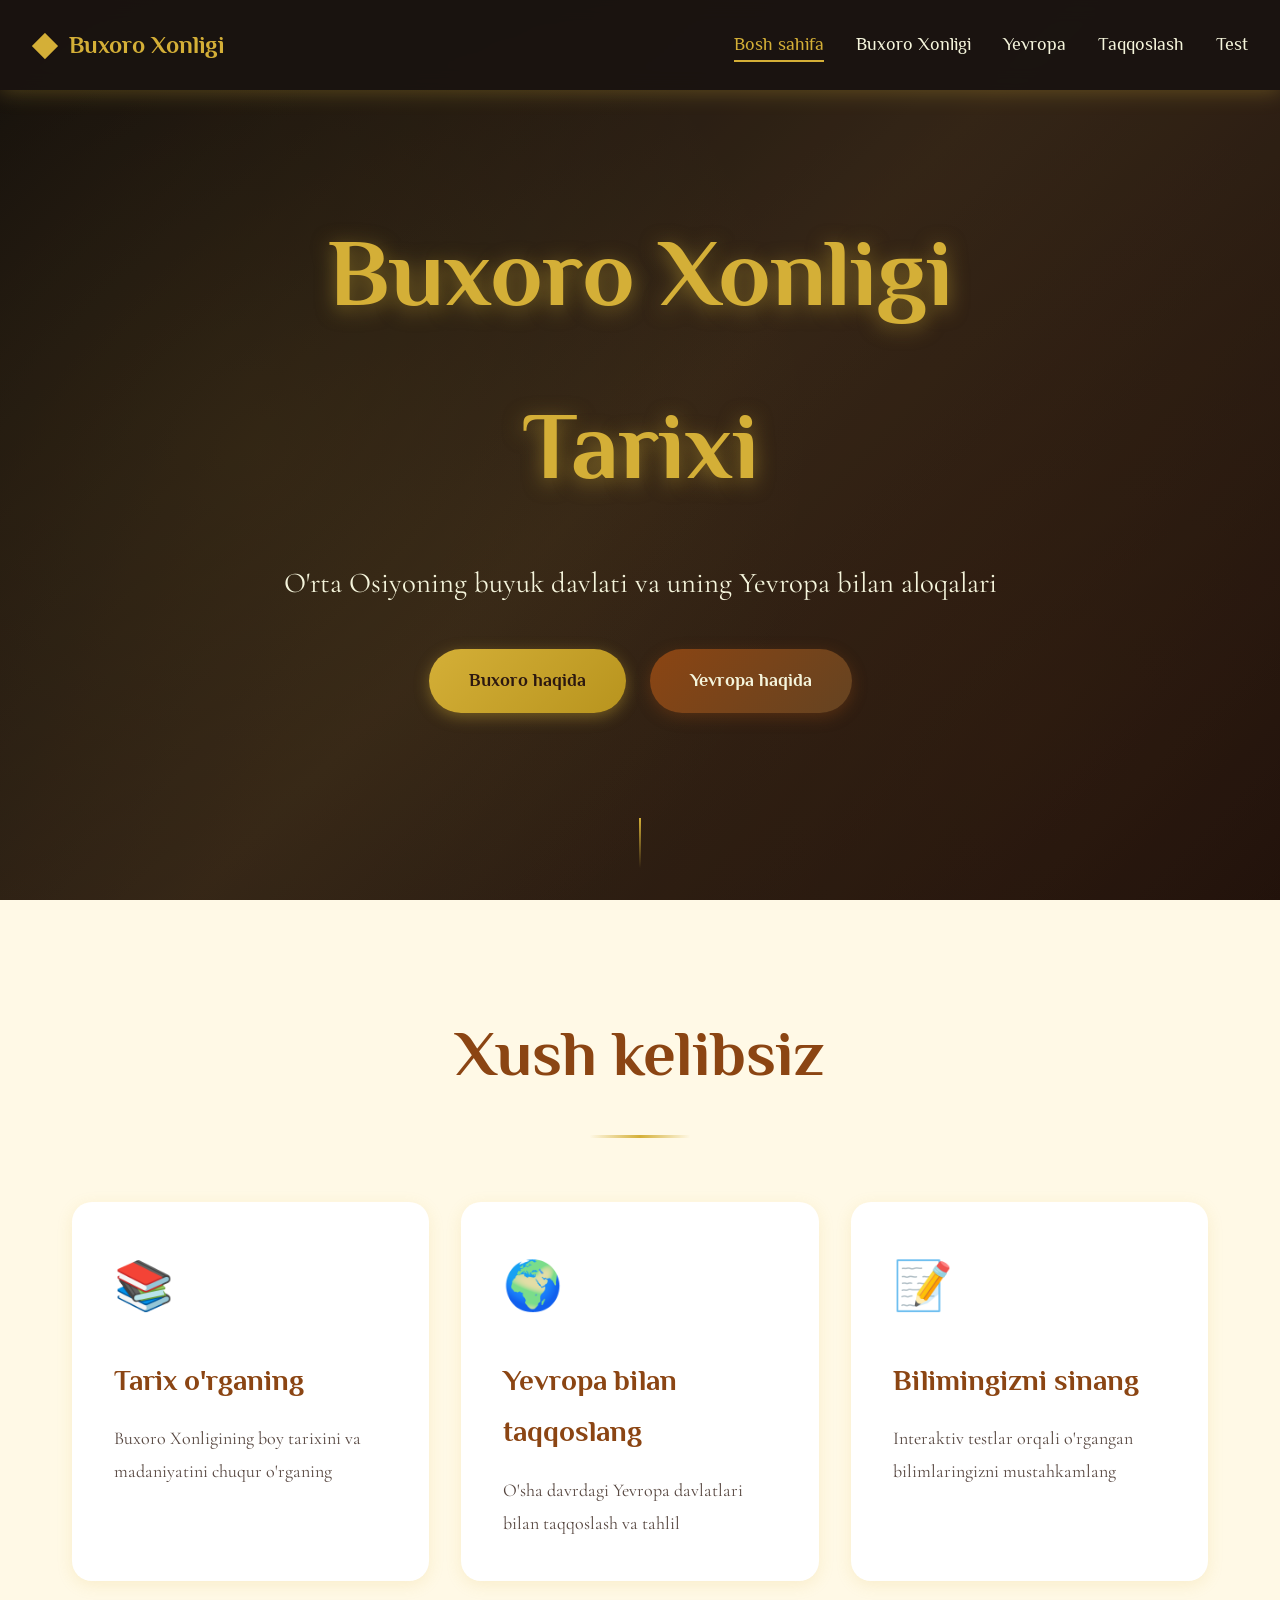
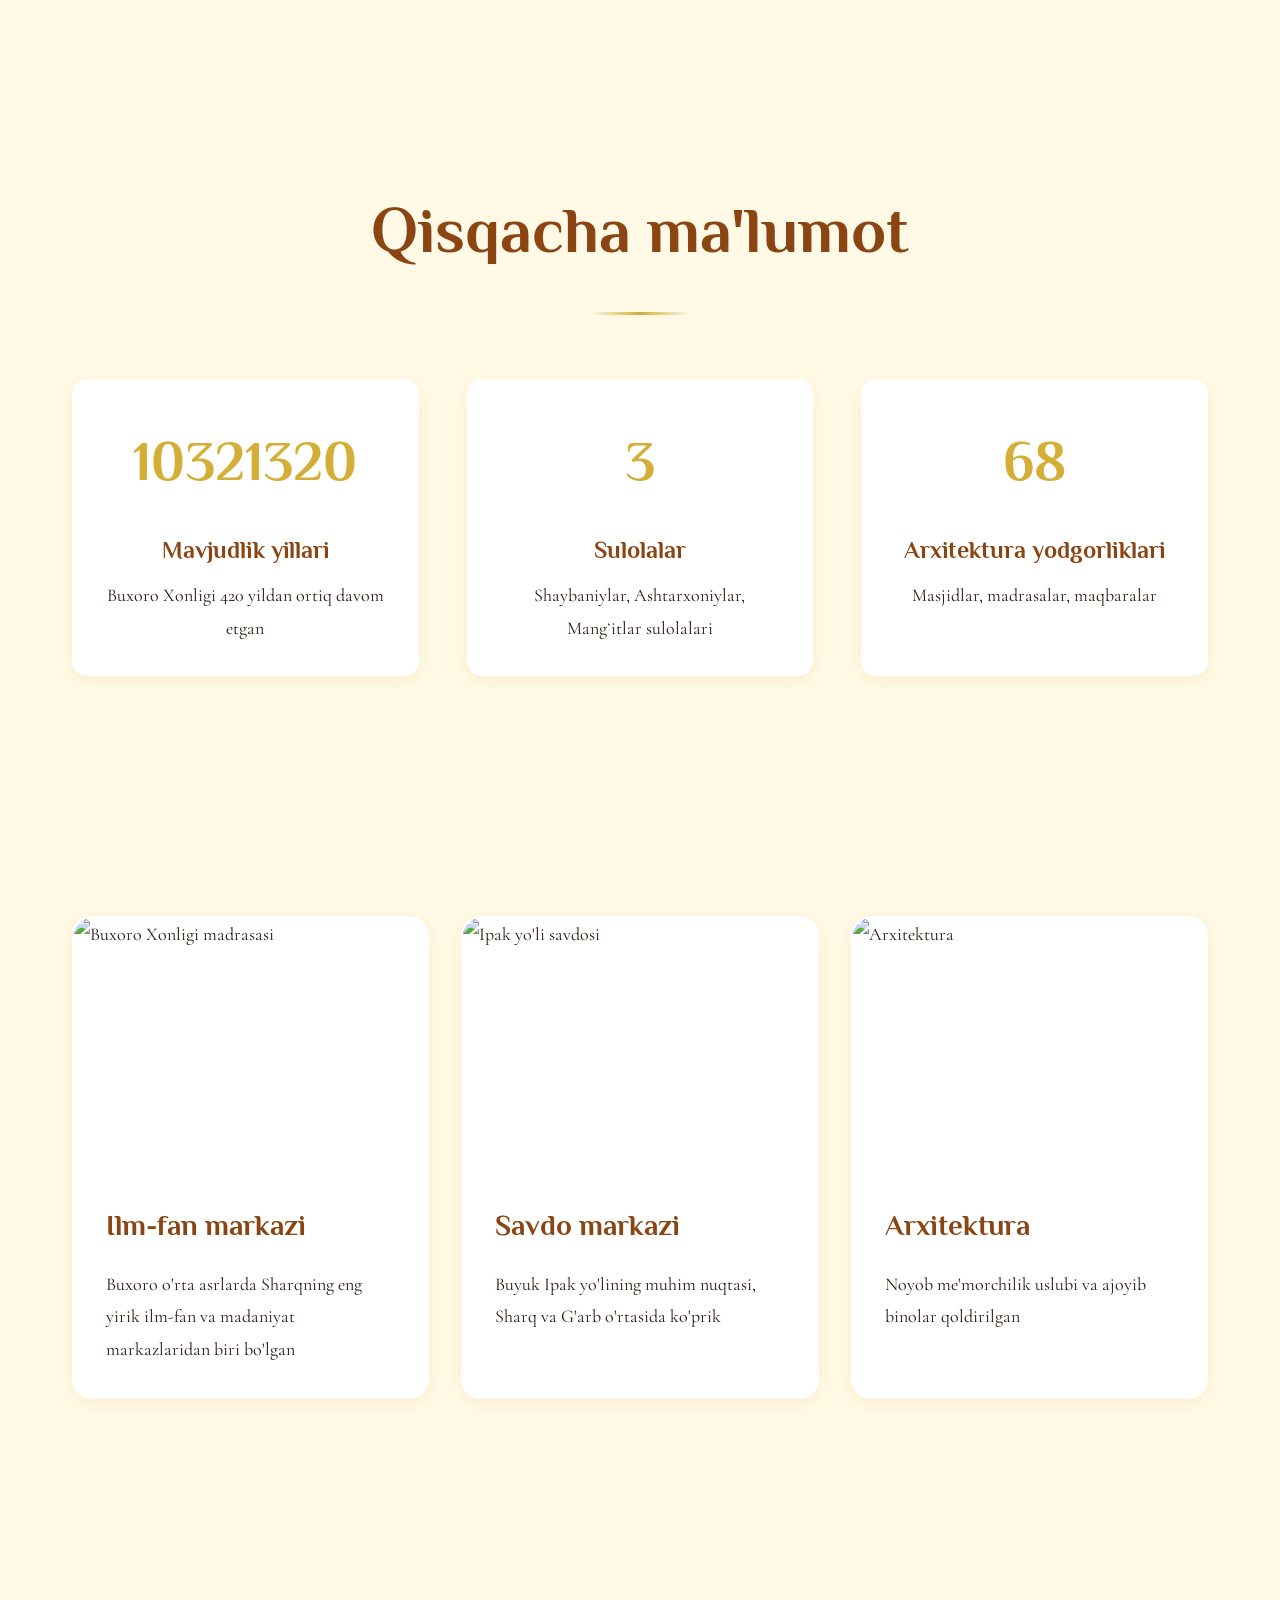
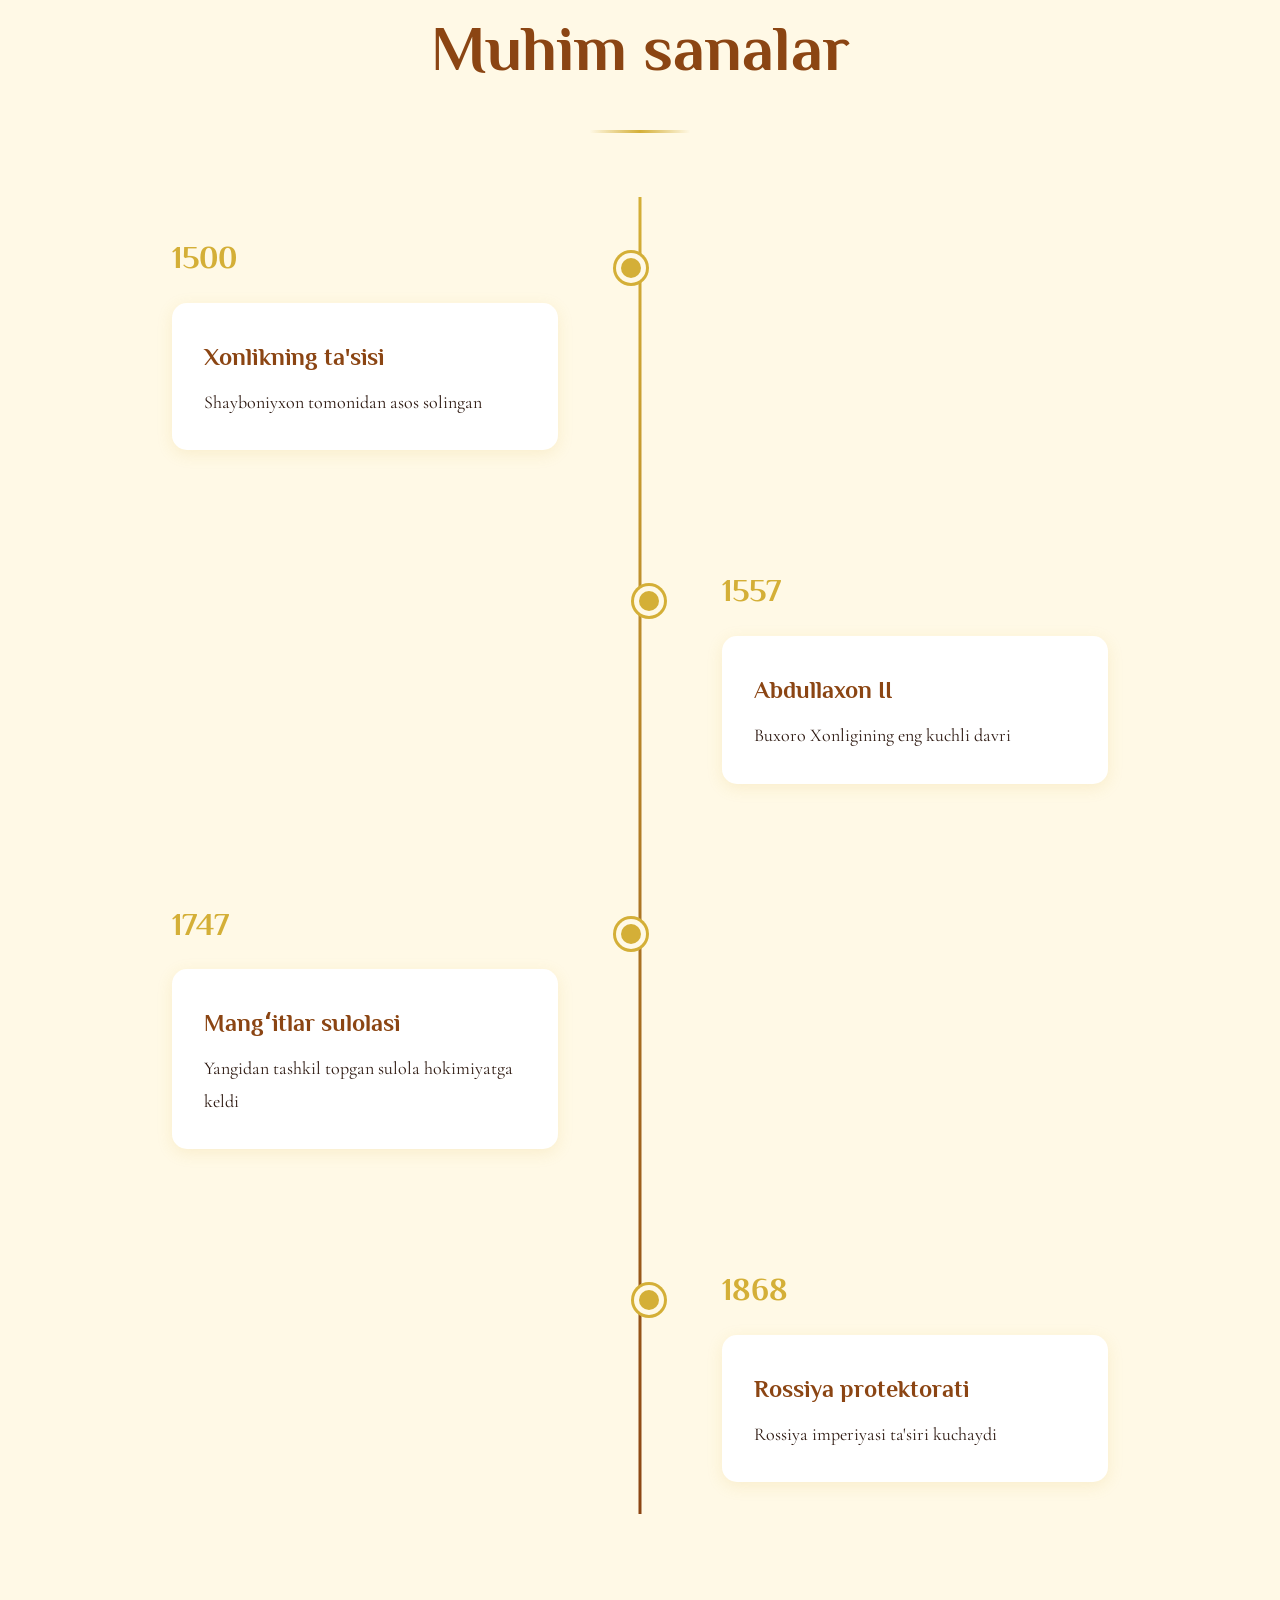
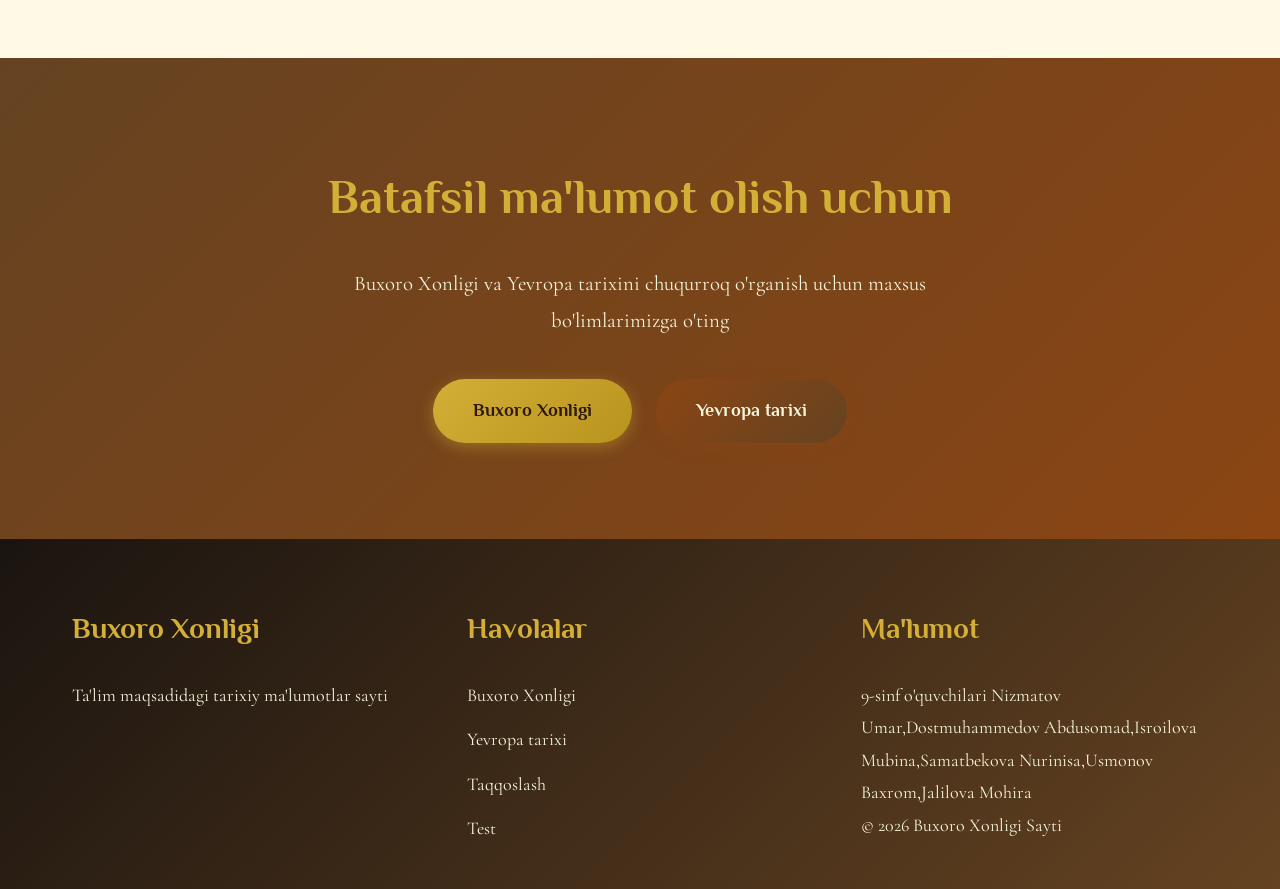
==== commit 2148b30b: "Update footer content and copyright year" ====
--- a/index.html
+++ b/index.html
@@ -222,8 +222,8 @@
                 </div>
                 <div class="footer-section fade-up" style="animation-delay: 0.2s">
                     <h3>Ma'lumot</h3>
-                    <p>9-sinf o'quvchilari uchun mo'ljallangan</p>
-                    <p>© 2024 Buxoro Xonligi Sayti</p>
+                    <p>9-sinf o'quvchilari Nizmatov Umar,Dostmuhammedov Abdusomad,Isroilova Mubina,Samatbekova Nurinisa,Usmonov Baxrom,Jalilova Mohira</p>
+            <p>© 2026 Buxoro Xonligi Sayti</p>
                 </div>
             </div>
         </div>
